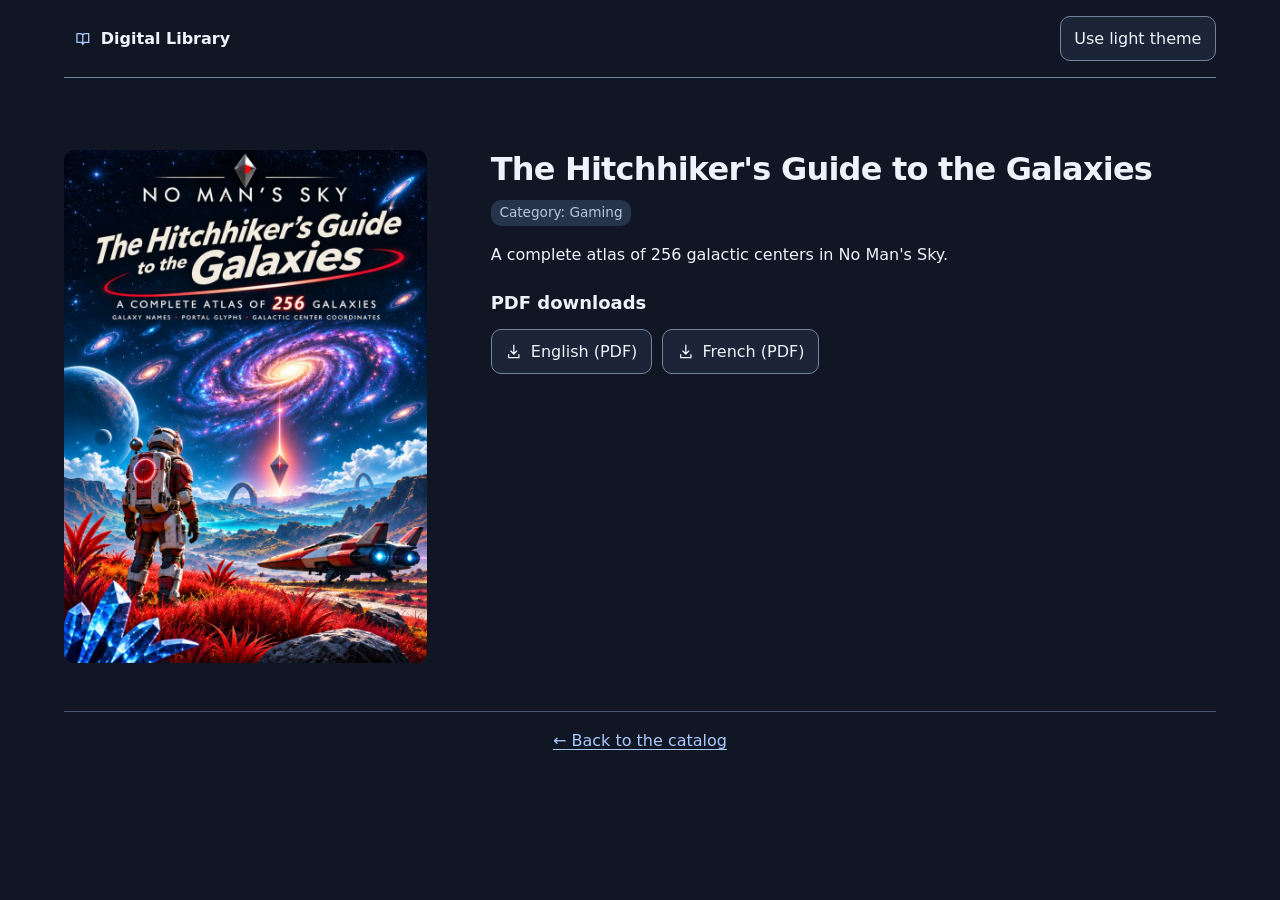
==== books/no-mans-sky/index.html @ 575843d1 "Publish Digital Library website" ====
<!doctype html>
<html lang="en" data-theme="dark">
<head>
  <meta charset="utf-8">
  <meta name="viewport" content="width=device-width, initial-scale=1">
  <title>The Hitchhiker&#39;s Guide to the Galaxies | Digital Library</title>
  <link rel="stylesheet" href="../../static/site.css">
  <script src="../../static/site.js" defer></script>
</head>
<body>
  <header class="shell site-header">
    <nav aria-label="Main navigation">
      <a class="brand" href="../.././">
        <svg class="icon" viewBox="0 0 24 24" aria-hidden="true" focusable="false">
          <path d="M4 5h5a3 3 0 0 1 3 3v12a3 3 0 0 0-3-3H4zM20 5h-5a3 3 0 0 0-3 3v12a3 3 0 0 1 3-3h5z"/>
        </svg>
        Digital Library
      </a>
    </nav>
    <button class="button" type="button" data-theme-toggle hidden>Use light theme</button>
  </header>
  <main class="shell">
    
<article class="detail">
  <img class="cover" src="assets/cover.webp" alt="Cover of The Hitchhiker&#39;s Guide to the Galaxies">
  <div>
    <h1>The Hitchhiker&#39;s Guide to the Galaxies</h1>
    <p class="category">Category: Gaming</p>
    <p>A complete atlas of 256 galactic centers in No Man&#39;s Sky.</p>
    <h2>PDF downloads</h2>
    <ul class="downloads">
      
      <li>
        <a class="button download-button" href="https://github.com/entexsoft/digital-library-web/releases/download/nms-atlas-v1.0/no-mans-sky-en.pdf">
          <svg class="icon" viewBox="0 0 24 24" aria-hidden="true" focusable="false">
            <path d="M12 3v12m-4-4 4 4 4-4M5 16v4h14v-4"/>
          </svg>
          English (PDF)
        </a>
      </li>
      
      <li>
        <a class="button download-button" href="https://github.com/entexsoft/digital-library-web/releases/download/nms-atlas-v1.0/no-mans-sky-fr.pdf">
          <svg class="icon" viewBox="0 0 24 24" aria-hidden="true" focusable="false">
            <path d="M12 3v12m-4-4 4 4 4-4M5 16v4h14v-4"/>
          </svg>
          French (PDF)
        </a>
      </li>
      
    </ul>
  </div>
</article>
<nav class="detail-nav" aria-label="Book navigation">
  <a href="../../"><span aria-hidden="true">←</span> Back to the catalog</a>
</nav>

  </main>
</body>
</html>
---- static/site.css ----
:root {
  color-scheme: dark;
  --background: #101624;
  --surface: #1b2537;
  --surface-hover: #25344b;
  --radius: .625rem;
  --space: 1rem;
  --gap: 1.25rem;
  --text: #eef2fa;
  --muted: #b7c5da;
  --accent: #a9caff;
  --edge: #74849e;
}
:root[data-theme="light"] {
  color-scheme: light;
  --background: #f4f7fc;
  --surface: #fff;
  --surface-hover: #e5edf9;
  --text: #182338;
  --muted: #465674;
  --accent: #174d92;
  --edge: #687991;
}
* { box-sizing: border-box; }
[hidden] { display: none !important; }
body {
  margin: 0;
  background: var(--background);
  color: var(--text);
  font: 1rem/1.6 system-ui, sans-serif;
}
.shell { width: min(100% - 2rem, 72rem); margin-inline: auto; }
.site-header {
  display: flex;
  flex-wrap: wrap;
  align-items: center;
  justify-content: space-between;
  gap: var(--space);
  padding-block: var(--space);
  border-bottom: 1px solid var(--edge);
}
.brand {
  display: inline-flex;
  align-items: center;
  gap: .55rem;
  padding: .45rem .65rem;
  border-radius: var(--radius);
  color: var(--text);
  font-weight: 700;
  text-decoration: none;
}
.brand:hover { background: var(--surface-hover); }
.brand .icon { color: var(--accent); }
main { padding-block: clamp(1.5rem, 5vw, 3rem) 4rem; }
h1, h2 { line-height: 1.2; overflow-wrap: anywhere; }
h1 {
  margin: 0 0 .65rem;
  font-size: clamp(1.9rem, 5vw, 2.75rem);
  letter-spacing: -.025em;
}
.intro { margin: 0 0 var(--gap); max-width: 60ch; }
a { color: var(--accent); text-underline-offset: .2em; }
:focus-visible { outline: 3px solid var(--accent); outline-offset: 4px; }
.button, select {
  display: inline-block;
  border: 1px solid var(--edge);
  border-radius: var(--radius);
  padding: .55rem .85rem;
  color: var(--text);
  background: var(--surface);
  font: inherit;
}
.button { cursor: pointer; }
a.button { text-decoration: none; }
.button:hover { background: var(--surface-hover); }
.download-button {
  display: inline-flex;
  align-items: center;
  gap: .5rem;
}
.download-button:hover, .download-button:focus-visible {
  border-color: var(--accent);
  background: var(--surface-hover);
}
.icon {
  width: 1.1em;
  height: 1.1em;
  flex: none;
  fill: none;
  stroke: currentColor;
  stroke-width: 1.75;
  stroke-linecap: round;
  stroke-linejoin: round;
}
.intro { color: var(--muted); }
.category {
  display: inline-block;
  margin: 0;
  padding: .15rem .55rem;
  border-radius: var(--radius);
  background: var(--surface-hover);
  color: var(--muted);
  font-size: .85rem;
}
select { max-width: 100%; }
.catalog, .downloads { list-style: none; padding: 0; }
.catalog {
  display: grid;
  grid-template-columns: repeat(auto-fill, minmax(min(100%, 16.25rem), 18.75rem));
  gap: var(--gap);
}
.card {
  width: 100%;
  padding: var(--space);
  background: var(--surface);
  border: 1px solid var(--edge);
  border-radius: var(--radius);
  overflow-wrap: anywhere;
}
.card-link {
  display: block;
  border-radius: var(--radius);
  color: var(--text);
  text-decoration: none;
}
.card-link:hover h2 { color: var(--accent); text-decoration: underline; }
.card h2 { margin: .85rem 0 .6rem; font-size: 1.2rem; }
.cover {
  display: block;
  max-width: 100%;
  height: auto;
  border-radius: var(--radius);
}
.card .cover { margin-inline: auto; max-height: 22rem; object-fit: contain; }
.detail {
  display: grid;
  grid-template-columns: minmax(0, 1fr) minmax(0, 2fr);
  gap: clamp(1.5rem, 5vw, 4rem);
  margin-top: 1.5rem;
}
.detail-nav {
  text-align: center;
  margin-top: clamp(1.5rem, 4vw, 3rem);
  padding-top: var(--space);
  border-top: 1px solid color-mix(in srgb, var(--accent) 35%, transparent);
}
.detail h1 { font-size: clamp(1.5rem, 3vw, 2rem); }
.detail h2 { margin-top: 1.5rem; font-size: 1.125rem; }
.detail p:not(.category) { max-width: 65ch; }
.downloads { display: flex; flex-wrap: wrap; gap: .65rem; }
@media (max-width: 42rem) {
  .detail { grid-template-columns: minmax(0, 1fr); }
  .detail .cover { max-height: 24rem; object-fit: contain; }
}
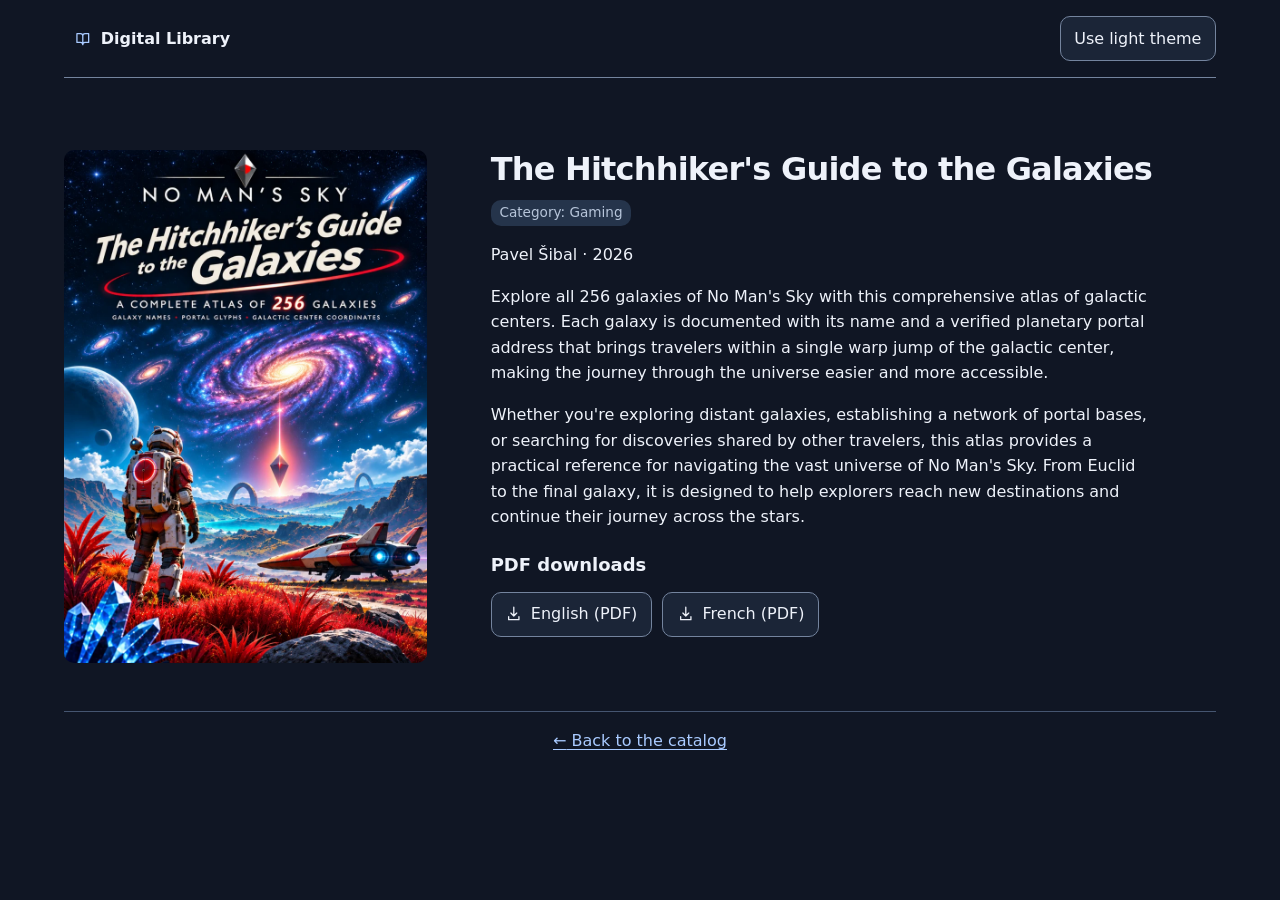
==== commit d34bcf52: "Add book descriptions and SEO metadata" ====
--- a/books/no-mans-sky/index.html
+++ b/books/no-mans-sky/index.html
@@ -1,9 +1,21 @@
 <!doctype html>
-<html lang="en" data-theme="dark">
+<html lang="en" data-theme="dark" prefix="og: https://ogp.me/ns#">
 <head>
   <meta charset="utf-8">
   <meta name="viewport" content="width=device-width, initial-scale=1">
   <title>The Hitchhiker&#39;s Guide to the Galaxies | Digital Library</title>
+  <meta name="description" content="Explore all 256 galaxies of No Man&#39;s Sky with verified portal addresses near their galactic centers. A practical atlas for intergalactic travelers.">
+  <link rel="canonical" href="https://entexsoft.github.io/digital-library-web/books/no-mans-sky/">
+  <meta property="og:title" content="The Hitchhiker&#39;s Guide to the Galaxies | Digital Library">
+  <meta property="og:description" content="Explore all 256 galaxies of No Man&#39;s Sky with verified portal addresses near their galactic centers. A practical atlas for intergalactic travelers.">
+  <meta property="og:type" content="book">
+  <meta property="og:url" content="https://entexsoft.github.io/digital-library-web/books/no-mans-sky/">
+  
+  <meta property="og:image" content="https://entexsoft.github.io/digital-library-web/books/no-mans-sky/assets/cover.webp">
+  
+  
+  <script type="application/ld+json">{"@context": "https://schema.org", "@type": "Book", "author": {"@type": "Person", "name": "Pavel \u0160ibal"}, "datePublished": "2026", "description": "Explore all 256 galaxies of No Man\u0027s Sky with verified portal addresses near their galactic centers. A practical atlas for intergalactic travelers.", "image": "https://entexsoft.github.io/digital-library-web/books/no-mans-sky/assets/cover.webp", "inLanguage": [{"@type": "Language", "name": "English"}, {"@type": "Language", "name": "French"}], "isAccessibleForFree": true, "name": "The Hitchhiker\u0027s Guide to the Galaxies", "url": "https://entexsoft.github.io/digital-library-web/books/no-mans-sky/"}</script>
+  
   <link rel="stylesheet" href="../../static/site.css">
   <script src="../../static/site.js" defer></script>
 </head>
@@ -26,7 +38,16 @@
   <div>
     <h1>The Hitchhiker&#39;s Guide to the Galaxies</h1>
     <p class="category">Category: Gaming</p>
-    <p>A complete atlas of 256 galactic centers in No Man&#39;s Sky.</p>
+    
+    <p>Pavel Šibal · 2026</p>
+    
+    <div class="book-description">
+      
+      <p>Explore all 256 galaxies of No Man&#39;s Sky with this comprehensive atlas of galactic centers. Each galaxy is documented with its name and a verified planetary portal address that brings travelers within a single warp jump of the galactic center, making the journey through the universe easier and more accessible.</p>
+      
+      <p>Whether you&#39;re exploring distant galaxies, establishing a network of portal bases, or searching for discoveries shared by other travelers, this atlas provides a practical reference for navigating the vast universe of No Man&#39;s Sky. From Euclid to the final galaxy, it is designed to help explorers reach new destinations and continue their journey across the stars.</p>
+      
+    </div>
     <h2>PDF downloads</h2>
     <ul class="downloads">
       
